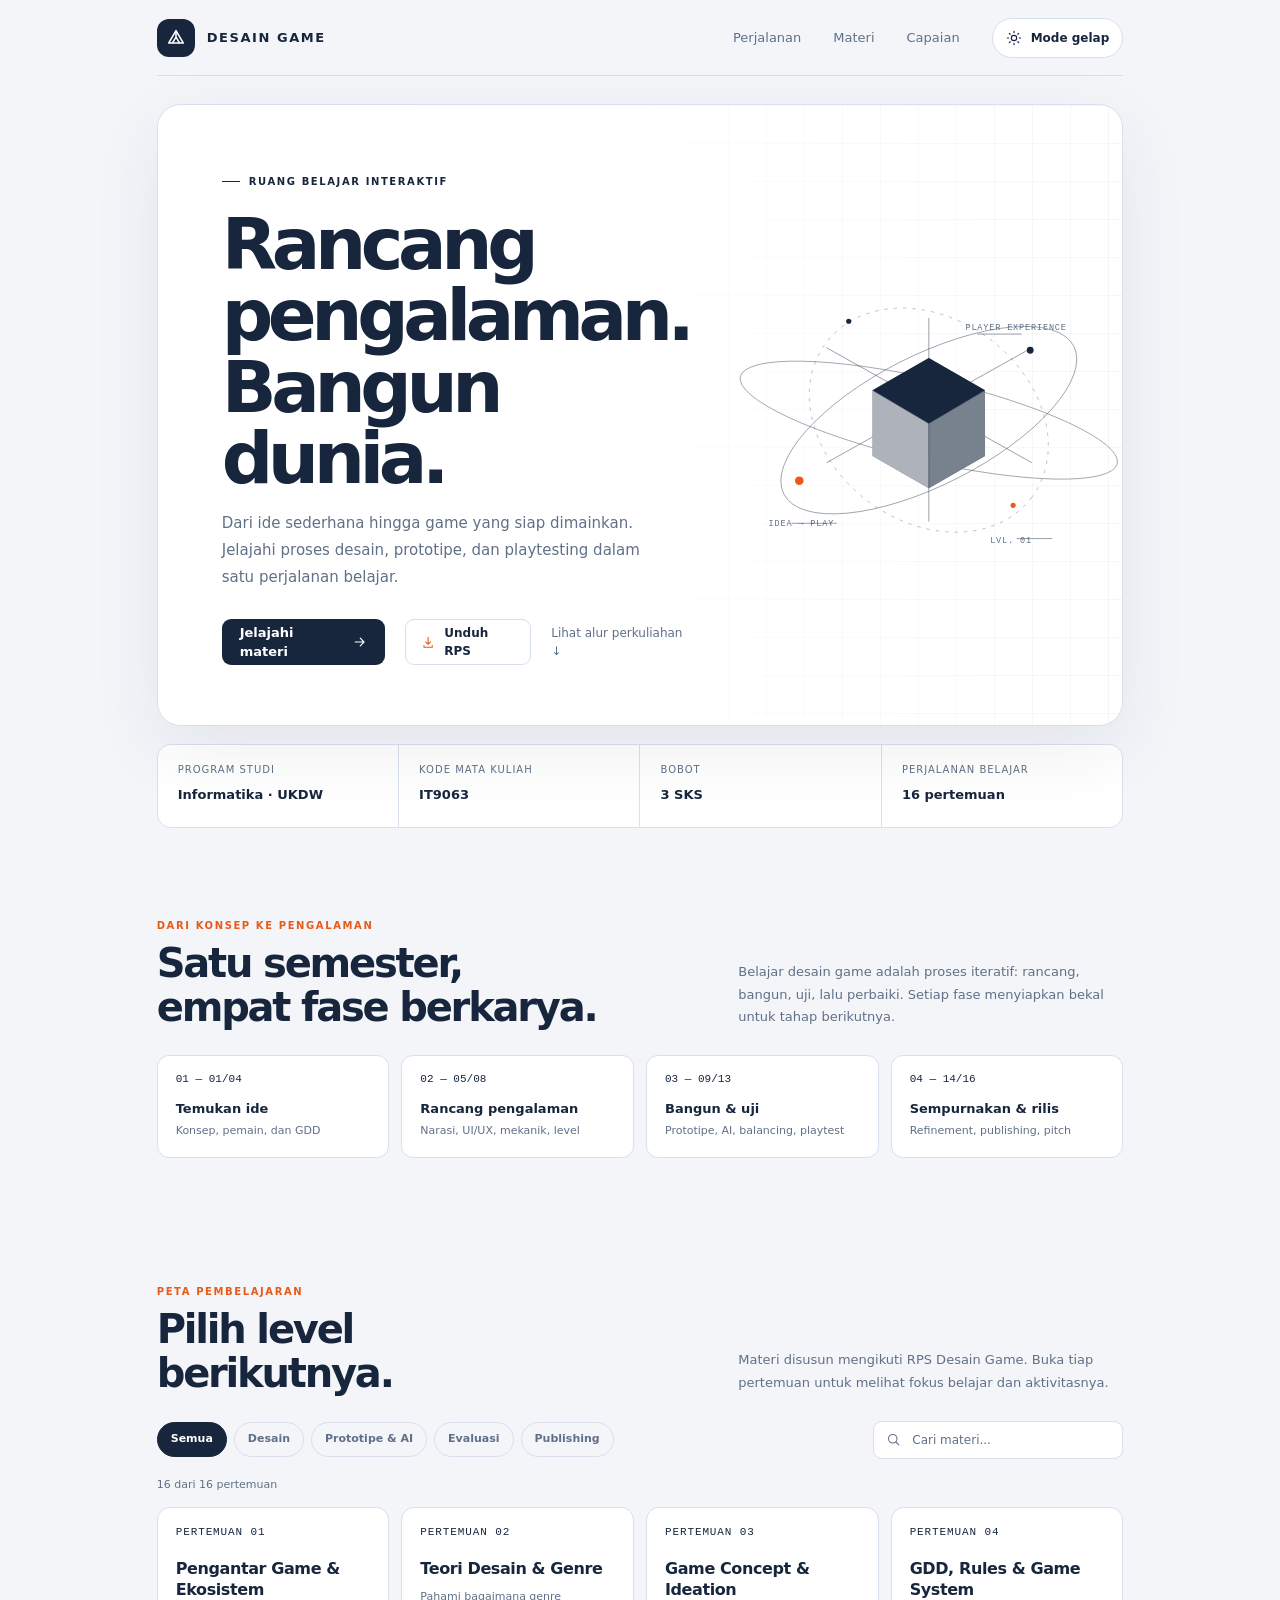
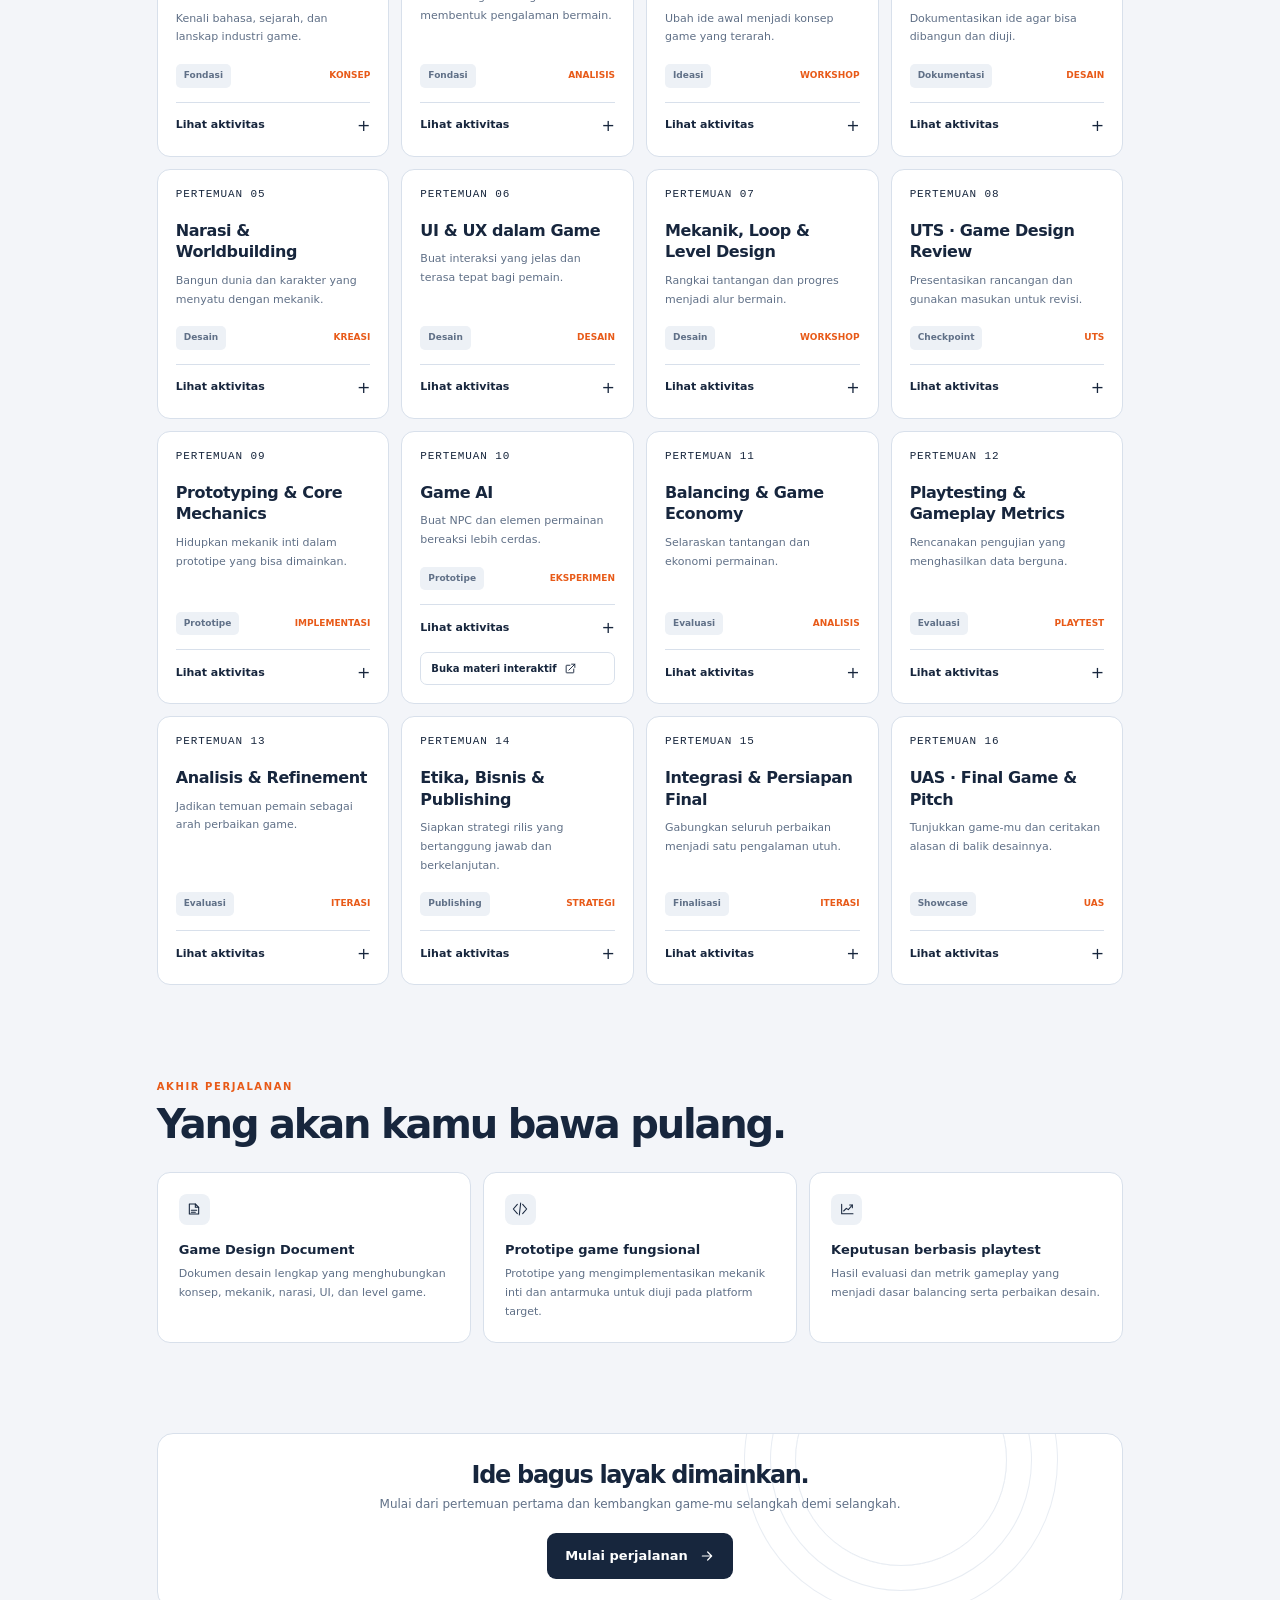
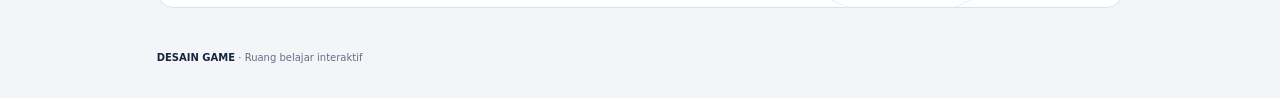
==== index.html @ 8444f42c "udapte web upadte web konten" ====
<!doctype html>
<html lang="id" data-theme="dark">
<head>
  <meta charset="utf-8">
  <meta name="viewport" content="width=device-width, initial-scale=1">
  <meta name="theme-color" content="#111512">
  <meta name="description" content="Ruang belajar interaktif mata kuliah Desain Game — jelajahi 16 pertemuan dari ide pertama hingga game final.">
  <title>Desain Game — Ruang Belajar Interaktif</title>
  <script>
    const systemThemePreference = window.matchMedia("(prefers-color-scheme: light)");
    document.documentElement.dataset.theme = systemThemePreference.matches ? "light" : "dark";
  </script>
  <style>
    :root {
      color-scheme: dark;
      --bg: #0d1319;
      --surface: #141d27;
      --surface-raised: #18232f;
      --surface-soft: #1d2a37;
      --text: #e8edf5;
      --muted: #8da0b5;
      --line: #263545;
      --accent: #f4773b;
      --accent-ink: #111821;
      --orange: #ff8043;
      --hero-grid: rgba(129, 158, 190, .07);
      --shadow: 0 24px 70px rgba(0, 0, 0, .28);
    }

    html[data-theme="light"] {
      color-scheme: light;
      --bg: #f3f5f9;
      --surface: #ffffff;
      --surface-raised: #f8fafd;
      --surface-soft: #edf1f6;
      --text: #17263d;
      --muted: #607087;
      --line: #d8e0eb;
      --accent: #17263d;
      --accent-ink: #ffffff;
      --orange: #e85a18;
      --hero-grid: rgba(39, 67, 102, .07);
      --shadow: 0 24px 70px rgba(35, 54, 79, .08);
    }

    * { box-sizing: border-box; }

    html { scroll-behavior: smooth; }

    body {
      margin: 0;
      min-width: 320px;
      background: var(--bg);
      color: var(--text);
      font-family: Inter, ui-sans-serif, system-ui, -apple-system, BlinkMacSystemFont, "Segoe UI", sans-serif;
      line-height: 1.5;
      transition: background-color .25s ease, color .25s ease;
    }

    button, input { font: inherit; }
    button, a { -webkit-tap-highlight-color: transparent; }
    a { color: inherit; text-decoration: none; }
    button { color: inherit; }

    .shell {
      width: min(1512px, calc(100% - 252px - clamp(36px, 4.8vw, 76px)));
      margin-inline: auto;
    }

    .topbar {
      height: 76px;
      display: flex;
      align-items: center;
      justify-content: space-between;
      border-bottom: 1px solid var(--line);
    }

    .brand { display: flex; align-items: center; gap: 12px; }
    .brand-mark {
      width: 38px;
      height: 38px;
      display: grid;
      place-items: center;
      border-radius: 12px;
      color: var(--accent-ink);
      background: var(--accent);
    }

    .brand-mark svg { width: 22px; height: 22px; }
    .brand-name { font-size: 13px; font-weight: 780; letter-spacing: .12em; }
    .brand-name span { color: var(--muted); font-weight: 500; }
    .nav { display: flex; align-items: center; gap: 32px; }
    .nav a { color: var(--muted); font-size: 13px; transition: color .2s ease; }
    .nav a:hover, .nav a:focus-visible { color: var(--text); }

    .theme-toggle {
      min-height: 40px;
      display: inline-flex;
      align-items: center;
      gap: 9px;
      padding: 0 13px;
      border: 1px solid var(--line);
      border-radius: 999px;
      background: var(--surface);
      cursor: pointer;
      font-size: 12px;
      font-weight: 650;
      transition: border-color .2s ease, background .2s ease;
    }

    .theme-toggle:hover { border-color: var(--accent); }
    .theme-toggle svg { width: 16px; height: 16px; }
    .theme-toggle .sun-icon { display: none; }
    html[data-theme="light"] .theme-toggle .sun-icon { display: block; }
    html[data-theme="light"] .theme-toggle .moon-icon { display: none; }

    .hero {
      position: relative;
      isolation: isolate;
      min-height: 426px;
      margin-top: 28px;
      padding: 60px 64px;
      display: grid;
      grid-template-columns: 1.1fr .9fr;
      align-items: center;
      overflow: hidden;
      border: 1px solid var(--line);
      border-radius: 24px;
      background-color: var(--surface);
      background-image: linear-gradient(var(--hero-grid) 1px, transparent 1px), linear-gradient(90deg, var(--hero-grid) 1px, transparent 1px);
      background-size: 38px 38px;
      box-shadow: var(--shadow);
    }

    .hero::before {
      position: absolute;
      z-index: -1;
      inset: 0;
      content: "";
      background: linear-gradient(90deg, var(--surface) 2%, color-mix(in srgb, var(--surface) 94%, transparent) 43%, color-mix(in srgb, var(--surface) 35%, transparent) 100%);
    }

    .hero-copy { position: relative; z-index: 1; max-width: 570px; }
    .eyebrow {
      display: inline-flex;
      align-items: center;
      gap: 9px;
      color: var(--accent);
      font-size: 10px;
      font-weight: 760;
      letter-spacing: .16em;
      text-transform: uppercase;
    }

    .eyebrow::before { width: 18px; height: 1px; content: ""; background: currentColor; }

    h1 {
      margin: 20px 0 16px;
      font-size: clamp(42px, 6vw, 72px);
      font-weight: 720;
      letter-spacing: -.075em;
      line-height: .99;
    }

    h1 em { color: var(--accent); font-style: normal; }
    .hero-description { max-width: 455px; margin: 0; color: var(--muted); font-size: 15px; line-height: 1.8; }
    .hero-actions { display: flex; align-items: center; gap: 20px; margin-top: 28px; }

    .primary-link {
      min-height: 46px;
      display: inline-flex;
      align-items: center;
      gap: 11px;
      padding: 0 18px;
      border-radius: 9px;
      background: var(--accent);
      color: var(--accent-ink);
      font-size: 13px;
      font-weight: 760;
      transition: transform .2s ease, filter .2s ease;
    }

    .primary-link:hover { transform: translateY(-2px); filter: brightness(1.05); }
    .primary-link svg { width: 16px; height: 16px; }
    .subtle-link { color: var(--muted); font-size: 12px; }
    .subtle-link:hover { color: var(--text); }
    .download-link {
      min-height: 46px;
      display: inline-flex;
      align-items: center;
      gap: 9px;
      padding: 0 15px;
      border: 1px solid var(--line);
      border-radius: 9px;
      background: var(--surface);
      color: var(--text);
      font-size: 12px;
      font-weight: 680;
      transition: border-color .2s ease, transform .2s ease;
    }

    .download-link:hover { transform: translateY(-2px); border-color: var(--accent); }
    .download-link svg { width: 15px; height: 15px; color: var(--orange); }

    .hero-art {
      position: absolute;
      inset: 0 0 0 auto;
      width: 53%;
      height: 100%;
      pointer-events: none;
    }

    .hero-art svg { width: 100%; height: 100%; overflow: visible; }
    .art-orbit { fill: none; stroke: var(--accent); stroke-width: 1; opacity: .43; }
    .art-orbit-dim { fill: none; stroke: var(--muted); stroke-width: 1; stroke-dasharray: 4 7; opacity: .46; }
    .art-cube { fill: var(--accent); }
    .art-cube-dark { fill: color-mix(in srgb, var(--accent) 58%, var(--surface)); }
    .art-cube-side { fill: color-mix(in srgb, var(--accent) 35%, var(--surface)); }
    .art-line { fill: none; stroke: var(--text); stroke-width: 1; opacity: .5; }
    .art-label { fill: var(--muted); font: 10px ui-monospace, SFMono-Regular, Consolas, monospace; letter-spacing: 1px; }
    .art-dot { fill: var(--orange); }

    .course-meta {
      display: grid;
      grid-template-columns: repeat(4, 1fr);
      gap: 1px;
      margin-top: 18px;
      overflow: hidden;
      border: 1px solid var(--line);
      border-radius: 14px;
      background: var(--line);
    }

    .meta-item { min-height: 82px; padding: 17px 20px; background: var(--surface); }
    .meta-label { display: block; margin-bottom: 5px; color: var(--muted); font-size: 10px; letter-spacing: .1em; text-transform: uppercase; }
    .meta-value { font-size: 13px; font-weight: 650; }

    .section { padding-top: 90px; }
    .section-heading { display: flex; align-items: end; justify-content: space-between; gap: 24px; margin-bottom: 26px; }
    .section-kicker { margin-bottom: 8px; color: var(--orange); font-size: 10px; font-weight: 750; letter-spacing: .16em; text-transform: uppercase; }
    h2 { margin: 0; font-size: clamp(28px, 4vw, 40px); font-weight: 690; letter-spacing: -.055em; line-height: 1.1; }
    .section-intro { max-width: 385px; margin: 0; color: var(--muted); font-size: 13px; line-height: 1.75; }

    .journey {
      display: grid;
      grid-template-columns: repeat(4, 1fr);
      gap: 12px;
      margin-bottom: 36px;
    }

    .journey-step {
      position: relative;
      min-height: 100px;
      padding: 17px 18px;
      border: 1px solid var(--line);
      border-radius: 12px;
      background: var(--surface);
    }

    .journey-number { display: block; margin-bottom: 11px; color: var(--accent); font: 11px ui-monospace, SFMono-Regular, Consolas, monospace; }
    .journey-title { font-size: 13px; font-weight: 690; }
    .journey-note { display: block; margin-top: 3px; color: var(--muted); font-size: 11px; }

    .toolbar { display: flex; align-items: center; justify-content: space-between; gap: 16px; margin-bottom: 18px; }
    .filters { display: flex; flex-wrap: wrap; gap: 7px; }

    .filter-button {
      min-height: 35px;
      padding: 0 13px;
      border: 1px solid var(--line);
      border-radius: 999px;
      background: transparent;
      color: var(--muted);
      cursor: pointer;
      font-size: 11px;
      font-weight: 620;
      transition: color .2s ease, background .2s ease, border-color .2s ease;
    }

    .filter-button:hover, .filter-button[aria-pressed="true"] { border-color: var(--accent); background: var(--accent); color: var(--accent-ink); }

    .search-wrap {
      width: min(250px, 100%);
      min-height: 38px;
      display: flex;
      align-items: center;
      gap: 9px;
      padding: 0 12px;
      border: 1px solid var(--line);
      border-radius: 9px;
      background: var(--surface);
    }

    .search-wrap svg { width: 15px; height: 15px; flex: 0 0 auto; color: var(--muted); }
    .search-wrap input { width: 100%; border: 0; outline: 0; background: transparent; color: var(--text); font-size: 12px; }
    .search-wrap input::placeholder { color: var(--muted); }
    .result-count { min-height: 18px; margin: 0 0 12px; color: var(--muted); font-size: 11px; }

    .sessions-grid { display: grid; grid-template-columns: repeat(4, minmax(0, 1fr)); gap: 12px; }

    .session-card {
      position: relative;
      min-height: 246px;
      display: flex;
      flex-direction: column;
      padding: 18px;
      overflow: hidden;
      border: 1px solid var(--line);
      border-radius: 13px;
      background: var(--surface);
      transition: border-color .2s ease, transform .2s ease, background .2s ease;
    }

    .session-card:hover { transform: translateY(-3px); border-color: color-mix(in srgb, var(--accent) 58%, var(--line)); }
    .session-card[hidden] { display: none; }
    .card-top { display: flex; align-items: center; justify-content: space-between; gap: 8px; margin-bottom: 20px; }
    .session-number { color: var(--accent); font: 11px ui-monospace, SFMono-Regular, Consolas, monospace; letter-spacing: .08em; }

    .session-card h3 { margin: 0 0 9px; font-size: 16px; font-weight: 670; letter-spacing: -.025em; line-height: 1.35; }
    .session-summary { margin: 0 0 17px; color: var(--muted); font-size: 11px; line-height: 1.7; }
    .card-footer { display: flex; align-items: center; justify-content: space-between; gap: 8px; margin-top: auto; }
    .session-tag { padding: 5px 8px; border-radius: 5px; background: var(--surface-soft); color: var(--muted); font-size: 9px; font-weight: 650; }
    .session-kind { color: var(--orange); font-size: 9px; font-weight: 700; }

    .session-card details { margin-top: 14px; padding-top: 11px; border-top: 1px solid var(--line); }
    .session-card summary { display: flex; align-items: center; justify-content: space-between; color: var(--text); cursor: pointer; font-size: 11px; font-weight: 650; list-style: none; }
    .session-card summary::-webkit-details-marker { display: none; }
    .session-card summary::after { content: "+"; color: var(--accent); font-size: 16px; font-weight: 400; }
    .session-card details[open] summary::after { content: "−"; }
    .session-detail { padding-top: 12px; color: var(--muted); font-size: 10px; line-height: 1.7; }
    .session-detail p { margin: 0 0 8px; }
    .session-detail strong { color: var(--text); font-weight: 650; }
    .module-link {
      display: inline-flex;
      align-items: center;
      gap: 7px;
      margin-top: 12px;
      padding: 8px 10px;
      border: 1px solid var(--line);
      border-radius: 7px;
      color: var(--accent);
      font-size: 10px;
      font-weight: 700;
      transition: border-color .2s ease, background .2s ease;
    }

    .module-link:hover { border-color: var(--accent); background: var(--surface-soft); }
    .module-link svg { width: 13px; height: 13px; }
    .empty-state { display: none; grid-column: 1 / -1; padding: 38px 20px; border: 1px dashed var(--line); border-radius: 13px; color: var(--muted); text-align: center; font-size: 13px; }
    .empty-state.is-visible { display: block; }

    .outcomes { padding-top: 94px; }
    .outcome-grid { display: grid; grid-template-columns: repeat(3, 1fr); gap: 12px; margin-top: 24px; }
    .outcome-card { min-height: 145px; padding: 21px; border: 1px solid var(--line); border-radius: 13px; background: var(--surface); }
    .outcome-icon { width: 31px; height: 31px; display: grid; place-items: center; margin-bottom: 15px; border-radius: 8px; background: var(--surface-soft); color: var(--accent); }
    .outcome-icon svg { width: 16px; height: 16px; }
    .outcome-card h3 { margin: 0 0 6px; font-size: 13px; }
    .outcome-card p { margin: 0; color: var(--muted); font-size: 11px; line-height: 1.7; }

    .closing {
      position: relative;
      display: flex;
      align-items: center;
      justify-content: center;
      flex-direction: column;
      gap: 20px;
      margin: 90px auto 42px;
      padding: 28px 32px;
      overflow: hidden;
      border: 1px solid var(--line);
      border-radius: 16px;
      background: var(--surface);
      text-align: center;
    }

    .closing::after { position: absolute; top: -80px; right: 12%; width: 210px; height: 210px; border: 1px solid var(--line); border-radius: 50%; content: ""; box-shadow: 0 0 0 24px var(--surface), 0 0 0 25px var(--line), 0 0 0 50px var(--surface), 0 0 0 51px var(--line); opacity: .6; }
    .closing h2 { position: relative; z-index: 1; font-size: 24px; }
    .closing p { position: relative; z-index: 1; margin: 6px 0 0; color: var(--muted); font-size: 12px; }
    .closing .primary-link { position: relative; z-index: 1; flex: 0 0 auto; }

    footer { display: flex; justify-content: space-between; gap: 20px; padding: 0 0 28px; color: var(--muted); font-size: 10px; }
    footer strong { color: var(--text); font-weight: 650; }

    :focus-visible { outline: 2px solid var(--orange); outline-offset: 3px; }

    @media (max-width: 900px) {
      .hero { min-height: 400px; padding: 48px; }
      .hero-art { width: 60%; opacity: .8; }
      .sessions-grid { grid-template-columns: repeat(3, minmax(0, 1fr)); }
      .nav { gap: 18px; }
    }

    @media (max-width: 1190px) {
      .shell { width: calc(100% - 112px); }
    }

    @media (max-width: 680px) {
      .shell { width: calc(100% - 24px); }
      .topbar { height: 66px; }
      .brand-name { font-size: 11px; }
      .brand-mark { width: 34px; height: 34px; }
      .nav { gap: 10px; }
      .nav a { display: none; }
      .theme-toggle { min-height: 37px; padding: 0 11px; }
      .theme-toggle span { display: none; }
      .hero { min-height: 460px; grid-template-columns: 1fr; margin-top: 16px; padding: 34px 26px; align-items: start; }
      .hero-copy { padding-top: 8px; }
      h1 { max-width: 360px; font-size: clamp(44px, 12vw, 61px); }
      .hero-description { max-width: 370px; font-size: 13px; }
      .hero-art { inset: auto -12% -3% auto; width: 100%; height: 52%; opacity: .65; }
      .hero::before { background: linear-gradient(180deg, var(--surface) 4%, color-mix(in srgb, var(--surface) 94%, transparent) 45%, color-mix(in srgb, var(--surface) 38%, transparent) 100%); }
      .course-meta { grid-template-columns: repeat(2, 1fr); }
      .meta-item { min-height: 71px; padding: 14px; }
      .meta-value { font-size: 12px; }
      .section { padding-top: 68px; }
      .section-heading { display: block; }
      .section-intro { margin-top: 13px; }
      .journey { grid-template-columns: repeat(2, 1fr); gap: 8px; }
      .journey-step { min-height: 91px; padding: 13px; }
      .toolbar { align-items: stretch; flex-direction: column-reverse; }
      .search-wrap { width: 100%; }
      .filters { gap: 6px; }
      .filter-button { padding-inline: 10px; font-size: 10px; }
      .sessions-grid { grid-template-columns: repeat(2, minmax(0, 1fr)); gap: 8px; }
      .session-card { min-height: 242px; padding: 14px; }
      .card-top { align-items: flex-start; flex-direction: column; gap: 4px; margin-bottom: 16px; }
      .session-card h3 { font-size: 14px; }
      .session-summary { font-size: 10px; }
      .card-footer { align-items: flex-start; flex-direction: column; }
      .outcomes { padding-top: 68px; }
      .outcome-grid { grid-template-columns: 1fr; gap: 8px; }
      .outcome-card { min-height: auto; }
      .closing { margin-top: 68px; padding: 23px; }
      .closing::after { right: -14%; }
      .closing h2 { font-size: 21px; }
      footer { flex-direction: column; gap: 6px; }
    }

    @media (max-width: 380px) {
      .sessions-grid { grid-template-columns: 1fr; }
      .session-card { min-height: 0; }
      .card-top, .card-footer { align-items: center; flex-direction: row; }
    }

    @media (prefers-reduced-motion: reduce) {
      *, *::before, *::after { scroll-behavior: auto !important; transition-duration: .01ms !important; animation-duration: .01ms !important; }
    }
  </style>
</head>
<body>
  <header class="shell topbar">
    <a class="brand" href="#" aria-label="Desain Game, ke halaman utama">
      <span class="brand-mark" aria-hidden="true">
        <svg viewBox="0 0 24 24" fill="none">
          <path d="M4 17.5 12 4l8 13.5H4Z" stroke="currentColor" stroke-width="1.7" stroke-linejoin="round"/>
          <path d="M8 17.5 12 11l4 6.5M12 4v7" stroke="currentColor" stroke-width="1.7" stroke-linejoin="round"/>
        </svg>
      </span>
      <span class="brand-name">DESAIN GAME</span>
    </a>
    <nav class="nav" aria-label="Navigasi utama">
      <a href="#perjalanan">Perjalanan</a>
      <a href="#materi">Materi</a>
      <a href="#capaian">Capaian</a>
      <button class="theme-toggle" id="theme-toggle" type="button" aria-label="Ganti ke tema terang" aria-pressed="false">
        <svg class="moon-icon" viewBox="0 0 24 24" fill="none" aria-hidden="true"><path d="M20.2 15.1A8.3 8.3 0 0 1 8.9 3.8 8.5 8.5 0 1 0 20.2 15.1Z" stroke="currentColor" stroke-width="1.7" stroke-linecap="round" stroke-linejoin="round"/></svg>
        <svg class="sun-icon" viewBox="0 0 24 24" fill="none" aria-hidden="true"><circle cx="12" cy="12" r="4" stroke="currentColor" stroke-width="1.7"/><path d="M12 2v2m0 16v2M4.93 4.93l1.42 1.42m11.3 11.3 1.42 1.42M2 12h2m16 0h2M4.93 19.07l1.42-1.42m11.3-11.3 1.42-1.42" stroke="currentColor" stroke-width="1.7" stroke-linecap="round"/></svg>
        <span>Mode terang</span>
      </button>
    </nav>
  </header>

  <main>
    <section class="shell hero" aria-labelledby="hero-title">
      <div class="hero-copy">
        <div class="eyebrow">Ruang belajar interaktif</div>
        <h1 id="hero-title">Rancang<br>pengalaman.<br><em>Bangun dunia.</em></h1>
        <p class="hero-description">Dari ide sederhana hingga game yang siap dimainkan. Jelajahi proses desain, prototipe, dan playtesting dalam satu perjalanan belajar.</p>
        <div class="hero-actions">
          <a class="primary-link" href="#materi">Jelajahi materi
            <svg viewBox="0 0 24 24" fill="none" aria-hidden="true"><path d="M5 12h14m-6-6 6 6-6 6" stroke="currentColor" stroke-width="1.8" stroke-linecap="round" stroke-linejoin="round"/></svg>
          </a>
          <a class="download-link" href="RPSDesGa.pdf" download="RPSDesGa.pdf">
            <svg viewBox="0 0 24 24" fill="none" aria-hidden="true"><path d="M12 3v12m0 0 4-4m-4 4-4-4M5 17v3h14v-3" stroke="currentColor" stroke-width="1.8" stroke-linecap="round" stroke-linejoin="round"/></svg>
            Unduh RPS
          </a>
          <a class="subtle-link" href="#perjalanan">Lihat alur perkuliahan ↓</a>
        </div>
      </div>
      <div class="hero-art" aria-hidden="true">
        <svg viewBox="0 0 600 430" preserveAspectRatio="xMidYMid meet">
          <ellipse class="art-orbit" cx="373" cy="221" rx="191" ry="76" transform="rotate(-27 373 221)"/>
          <ellipse class="art-orbit-dim" cx="373" cy="221" rx="151" ry="119" transform="rotate(37 373 221)"/>
          <ellipse class="art-orbit" cx="373" cy="221" rx="227" ry="48" transform="rotate(13 373 221)" opacity=".5"/>
          <path class="art-line" d="M373 101v239m-120-69 241-135m-241 0 241 135"/>
          <path class="art-cube-dark" d="m373 148 66 38v77l-66 38-66-38v-77l66-38Z"/>
          <path class="art-cube" d="m373 148 66 38-66 39-66-39 66-38Z"/>
          <path class="art-cube-side" d="m307 186 66 39v76l-66-38v-77Z"/>
          <path class="art-cube-dark" d="m439 186-66 39v76l66-38v-77Z"/>
          <path class="art-line" d="m307 186 66 39 66-39m-66 39v76"/>
          <circle class="art-dot" cx="221" cy="292" r="5"/>
          <circle cx="492" cy="139" r="4" fill="var(--accent)"/>
          <circle cx="472" cy="321" r="3" fill="var(--orange)"/>
          <circle cx="279" cy="105" r="3" fill="var(--accent)"/>
          <text class="art-label" x="416" y="115">PLAYER EXPERIENCE</text>
          <text class="art-label" x="185" y="345">IDEA → PLAY</text>
          <text class="art-label" x="445" y="365">LVL. 01</text>
          <path class="art-line" d="M430 120h52m-270 222h53m211 18h42"/>
        </svg>
      </div>
    </section>

    <section class="shell course-meta" aria-label="Informasi mata kuliah">
      <div class="meta-item"><span class="meta-label">Program studi</span><span class="meta-value">Informatika · UKDW</span></div>
      <div class="meta-item"><span class="meta-label">Kode mata kuliah</span><span class="meta-value">IT9063</span></div>
      <div class="meta-item"><span class="meta-label">Bobot</span><span class="meta-value">3 SKS</span></div>
      <div class="meta-item"><span class="meta-label">Perjalanan belajar</span><span class="meta-value">16 pertemuan</span></div>
    </section>

    <section class="shell section" id="perjalanan" aria-labelledby="journey-title">
      <div class="section-heading">
        <div><div class="section-kicker">Dari konsep ke pengalaman</div><h2 id="journey-title">Satu semester,<br>empat fase berkarya.</h2></div>
        <p class="section-intro">Belajar desain game adalah proses iteratif: rancang, bangun, uji, lalu perbaiki. Setiap fase menyiapkan bekal untuk tahap berikutnya.</p>
      </div>
      <div class="journey">
        <article class="journey-step"><span class="journey-number">01 — 01/04</span><span class="journey-title">Temukan ide</span><span class="journey-note">Konsep, pemain, dan GDD</span></article>
        <article class="journey-step"><span class="journey-number">02 — 05/08</span><span class="journey-title">Rancang pengalaman</span><span class="journey-note">Narasi, UI/UX, mekanik, level</span></article>
        <article class="journey-step"><span class="journey-number">03 — 09/13</span><span class="journey-title">Bangun & uji</span><span class="journey-note">Prototipe, AI, balancing, playtest</span></article>
        <article class="journey-step"><span class="journey-number">04 — 14/16</span><span class="journey-title">Sempurnakan & rilis</span><span class="journey-note">Refinement, publishing, pitch</span></article>
      </div>
    </section>

    <section class="shell section" id="materi" aria-labelledby="sessions-title">
      <div class="section-heading">
        <div><div class="section-kicker">Peta pembelajaran</div><h2 id="sessions-title">Pilih level<br>berikutnya.</h2></div>
        <p class="section-intro">Materi disusun mengikuti RPS Desain Game. Buka tiap pertemuan untuk melihat fokus belajar dan aktivitasnya.</p>
      </div>
      <div class="toolbar">
        <div class="filters" role="group" aria-label="Filter materi">
          <button class="filter-button" type="button" data-filter="all" aria-pressed="true">Semua</button>
          <button class="filter-button" type="button" data-filter="design" aria-pressed="false">Desain</button>
          <button class="filter-button" type="button" data-filter="build" aria-pressed="false">Prototipe & AI</button>
          <button class="filter-button" type="button" data-filter="test" aria-pressed="false">Evaluasi</button>
          <button class="filter-button" type="button" data-filter="publish" aria-pressed="false">Publishing</button>
        </div>
        <label class="search-wrap">
          <svg viewBox="0 0 24 24" fill="none" aria-hidden="true"><circle cx="10.8" cy="10.8" r="6.8" stroke="currentColor" stroke-width="1.7"/><path d="m16 16 4.5 4.5" stroke="currentColor" stroke-width="1.7" stroke-linecap="round"/></svg>
          <input id="session-search" type="search" placeholder="Cari materi..." autocomplete="off" aria-label="Cari materi pertemuan">
        </label>
      </div>
      <p class="result-count" id="result-count" aria-live="polite"></p>
      <div class="sessions-grid" id="sessions-grid" aria-live="polite"></div>
    </section>

    <section class="shell outcomes" id="capaian" aria-labelledby="outcomes-title">
      <div class="section-heading">
        <div><div class="section-kicker">Akhir perjalanan</div><h2 id="outcomes-title">Yang akan kamu bawa pulang.</h2></div>
      </div>
      <div class="outcome-grid">
        <article class="outcome-card">
          <span class="outcome-icon" aria-hidden="true"><svg viewBox="0 0 24 24" fill="none"><path d="M5 4.5h9l5 5v10H5v-15Z" stroke="currentColor" stroke-width="1.6" stroke-linejoin="round"/><path d="M14 4.5v5h5M8 14h8m-8 3h6" stroke="currentColor" stroke-width="1.6" stroke-linecap="round"/></svg></span>
          <h3>Game Design Document</h3><p>Dokumen desain lengkap yang menghubungkan konsep, mekanik, narasi, UI, dan level game.</p>
        </article>
        <article class="outcome-card">
          <span class="outcome-icon" aria-hidden="true"><svg viewBox="0 0 24 24" fill="none"><path d="m8 5-6 7 6 7m8-14 6 7-6 7m-3-16-2 18" stroke="currentColor" stroke-width="1.6" stroke-linecap="round" stroke-linejoin="round"/></svg></span>
          <h3>Prototipe game fungsional</h3><p>Prototipe yang mengimplementasikan mekanik inti dan antarmuka untuk diuji pada platform target.</p>
        </article>
        <article class="outcome-card">
          <span class="outcome-icon" aria-hidden="true"><svg viewBox="0 0 24 24" fill="none"><path d="M4 19V5m0 14h17M7 15l4-4 3 2 6-7" stroke="currentColor" stroke-width="1.6" stroke-linecap="round" stroke-linejoin="round"/><path d="M16 6h4v4" stroke="currentColor" stroke-width="1.6" stroke-linecap="round" stroke-linejoin="round"/></svg></span>
          <h3>Keputusan berbasis playtest</h3><p>Hasil evaluasi dan metrik gameplay yang menjadi dasar balancing serta perbaikan desain.</p>
        </article>
      </div>
    </section>

    <section class="shell closing" aria-label="Mulai belajar">
      <div><h2>Ide bagus layak dimainkan.</h2><p>Mulai dari pertemuan pertama dan kembangkan game-mu selangkah demi selangkah.</p></div>
      <a class="primary-link" href="#materi">Mulai perjalanan
        <svg viewBox="0 0 24 24" fill="none" aria-hidden="true"><path d="M5 12h14m-6-6 6 6-6 6" stroke="currentColor" stroke-width="1.8" stroke-linecap="round" stroke-linejoin="round"/></svg>
      </a>
    </section>
  </main>

  <footer class="shell">
    <span><strong>DESAIN GAME</strong> · Ruang belajar interaktif</span>
  </footer>

  <script>
    const sessions = [
      { no: 1, date: "03 Sep 2026", title: "Pengantar Game & Ekosistem", topic: "Pengantar game, sejarah video game, dan ekosistem industri game.", phase: "design", tag: "Fondasi", type: "KONSEP", summary: "Kenali bahasa, sejarah, dan lanskap industri game.", focus: "Mengidentifikasi karakteristik game, genre, target pemain, dan komponen utama desain game.", activity: "Analisis game referensi dan diskusi untuk menentukan game yang akan dianalisis.", output: "Game concept & identifikasi game." },
      { no: 2, date: "10 Sep 2026", title: "Teori Desain & Genre", topic: "Teori desain game, genre, dan pengalaman pemain.", phase: "design", tag: "Fondasi", type: "ANALISIS", summary: "Pahami bagaimana genre membentuk pengalaman bermain.", focus: "Menganalisis genre dan pengalaman pemain sebagai dasar pengembangan konsep game.", activity: "Studi kasus genre game dan diskusi player experience.", output: "Analisis genre dan pengalaman pemain." },
      { no: 3, date: "17 Sep 2026", title: "Game Concept & Ideation", topic: "Tema, premise, target player, dan gameplay concept.", phase: "design", tag: "Ideasi", type: "WORKSHOP", summary: "Ubah ide awal menjadi konsep game yang terarah.", focus: "Merumuskan tema, premise, target player, genre, core mechanics, dan gameplay concept.", activity: "Ideation workshop dan penyusunan brief konsep game.", output: "Game Concept Brief." },
      { no: 4, date: "24 Sep 2026", title: "GDD, Rules & Game System", topic: "Game Design Document, rules, dan sistem permainan.", phase: "design", tag: "Dokumentasi", type: "DESAIN", summary: "Dokumentasikan ide agar bisa dibangun dan diuji.", focus: "Menyusun GDD yang mendeskripsikan konsep, rules, mechanics, requirements, dan sistem permainan.", activity: "Analisis contoh GDD dan penyusunan GDD proyek.", output: "Game Design Document." },
      { no: 5, date: "01 Okt 2026", title: "Narasi & Worldbuilding", topic: "Narrative, character design, worldbuilding, dan progression system.", phase: "design", tag: "Desain", type: "KREASI", summary: "Bangun dunia dan karakter yang menyatu dengan mekanik.", focus: "Merancang narasi, karakter, worldbuilding, dan progression yang konsisten dengan konsep game.", activity: "Studi kasus dan pengembangan narrative, character, serta worldbuilding proyek.", output: "Rancangan narasi dan dunia game." },
      { no: 6, date: "08 Okt 2026", title: "UI & UX dalam Game", topic: "Antarmuka, HUD, menu, interaction flow, dan feedback.", phase: "design", tag: "Desain", type: "DESAIN", summary: "Buat interaksi yang jelas dan terasa tepat bagi pemain.", focus: "Merancang antarmuka, HUD, menu, interaction flow, dan feedback sesuai target pemain.", activity: "Analisis UI game, wireframing, dan perancangan UI flow proyek.", output: "Wireframe dan UI flow." },
      { no: 7, date: "15 Okt 2026", title: "Mekanik, Loop & Level Design", topic: "Core mechanics, gameplay loop, level design, challenge flow, dan progression.", phase: "design", tag: "Desain", type: "WORKSHOP", summary: "Rangkai tantangan dan progres menjadi alur bermain.", focus: "Merancang core mechanics, gameplay loop, struktur level, challenge flow, dan progression secara terintegrasi.", activity: "Workshop level dan gameplay loop; finalisasi GDD dan conceptual prototype.", output: "GDD final dan conceptual prototype." },
      { no: 8, date: "22 Okt 2026", title: "UTS · Game Design Review", topic: "Presentasi GDD, conceptual prototype, dan design review.", phase: "test", tag: "Checkpoint", type: "UTS", summary: "Presentasikan rancangan dan gunakan masukan untuk revisi.", focus: "Mempertahankan dan mengevaluasi rancangan game berdasarkan GDD serta memperoleh masukan.", activity: "Presentasi GDD dan prototype, tanya jawab, design review, dan refleksi.", output: "Design review & revision notes." },
      { no: 9, date: "29 Okt 2026", title: "Prototyping & Core Mechanics", topic: "Game prototyping dan implementasi mekanik inti dengan game engine.", phase: "build", tag: "Prototipe", type: "IMPLEMENTASI", summary: "Hidupkan mekanik inti dalam prototipe yang bisa dimainkan.", focus: "Mengonstruksi prototipe fungsional yang mengimplementasikan core mechanics dan UI berdasarkan GDD.", activity: "Demonstrasi prototyping, implementasi core mechanics, dan testing awal.", output: "Functional Game Prototype." },
      { no: 10, date: "05 Nov 2026", title: "Game AI", topic: "Finite state machine, behavior tree, pathfinding, dan procedural techniques.", phase: "build", tag: "Prototipe", type: "EKSPERIMEN", summary: "Buat NPC dan elemen permainan bereaksi lebih cerdas.", focus: "Memilih, mengimplementasikan, dan menguji teknik AI dasar sesuai kebutuhan gameplay.", activity: "Demonstrasi implementasi dan pengujian AI pada proyek.", output: "Implementasi Game AI.", link: "10_Game_AI_Interactive.html" },
      { no: 11, date: "12 Nov 2026", title: "Balancing & Game Economy", topic: "Game balancing, game economy, dan tuning.", phase: "test", tag: "Evaluasi", type: "ANALISIS", summary: "Selaraskan tantangan dan ekonomi permainan.", focus: "Menganalisis parameter gameplay dan menentukan strategi balancing serta tuning.", activity: "Analisis kasus, penentuan parameter, dan penyusunan balancing plan proyek.", output: "Balancing plan." },
      { no: 12, date: "19 Nov 2026", title: "Playtesting & Gameplay Metrics", topic: "Playtesting, pengumpulan data, dan metrik gameplay.", phase: "test", tag: "Evaluasi", type: "PLAYTEST", summary: "Rencanakan pengujian yang menghasilkan data berguna.", focus: "Merancang prosedur playtesting dan menentukan data serta gameplay metrics yang relevan.", activity: "Menyusun test scenario/instrument dan melaksanakan playtest awal.", output: "Skenario dan instrumen playtest." },
      { no: 13, date: "26 Nov 2026", title: "Analisis & Refinement", topic: "Analisis hasil playtesting dan evidence-based game refinement.", phase: "test", tag: "Evaluasi", type: "ITERASI", summary: "Jadikan temuan pemain sebagai arah perbaikan game.", focus: "Menganalisis minimal tiga gameplay metrics untuk mengidentifikasi isu desain dan merumuskan perbaikan.", activity: "Analisis data playtest, interpretasi metrics, dan penyusunan revision plan.", output: "Rekomendasi perbaikan berbasis bukti." },
      { no: 14, date: "03 Des 2026", title: "Etika, Bisnis & Publishing", topic: "Legalitas, etika, privasi, monetisasi, model bisnis, dan publishing game.", phase: "publish", tag: "Publishing", type: "STRATEGI", summary: "Siapkan strategi rilis yang bertanggung jawab dan berkelanjutan.", focus: "Mengevaluasi aspek legal, etika, privasi, monetisasi, dan model bisnis dalam penerbitan game.", activity: "Analisis kasus dan penyusunan strategi publishing/business proyek.", output: "Legal, Ethics, Business & Publishing Strategy." },
      { no: 15, date: "10 Des 2026", title: "Integrasi & Persiapan Final", topic: "Game refinement, integrasi, dan persiapan final project.", phase: "publish", tag: "Finalisasi", type: "ITERASI", summary: "Gabungkan seluruh perbaikan menjadi satu pengalaman utuh.", focus: "Mengintegrasikan dan memperbaiki prototype berdasarkan playtesting, balancing, UI/UX, dan validasi AI.", activity: "Refinement prototype, final integration, testing, peer evaluation, dan persiapan pitch.", output: "Prototipe final terintegrasi." },
      { no: 16, date: "17 Des 2026", title: "UAS · Final Game & Pitch", topic: "Demonstrasi produk game final dan professional pitch.", phase: "publish", tag: "Showcase", type: "UAS", summary: "Tunjukkan game-mu dan ceritakan alasan di balik desainnya.", focus: "Mendemonstrasikan produk final dan mempertanggungjawabkan desain, implementasi, evaluasi, AI, serta strategi publishing.", activity: "Demonstrasi final game dan professional pitch.", output: "Final Game Product & Professional Pitch." }
    ];

    const grid = document.getElementById("sessions-grid");
    const search = document.getElementById("session-search");
    const resultCount = document.getElementById("result-count");
    const emptyState = document.createElement("p");
    emptyState.className = "empty-state";
    emptyState.textContent = "Belum ada materi yang cocok. Coba kata kunci atau filter lain.";

    function renderSessions() {
      grid.replaceChildren();
      sessions.forEach((session) => {
        const card = document.createElement("article");
        card.className = "session-card";
        card.dataset.phase = session.phase;
        card.dataset.search = `${session.title} ${session.topic} ${session.tag} ${session.type}`.toLocaleLowerCase("id");
        card.id = `pertemuan-${String(session.no).padStart(2, "0")}`;
        card.innerHTML = `
          <div class="card-top">
            <span class="session-number">PERTEMUAN ${String(session.no).padStart(2, "0")}</span>
          </div>
          <h3>${session.title}</h3>
          <p class="session-summary">${session.summary}</p>
          <div class="card-footer"><span class="session-tag">${session.tag}</span><span class="session-kind">${session.type}</span></div>
          <details>
            <summary>Lihat aktivitas</summary>
            <div class="session-detail">
              <p><strong>Materi:</strong> ${session.topic}</p>
              <p><strong>Fokus:</strong> ${session.focus}</p>
              <p><strong>Aktivitas:</strong> ${session.activity}</p>
              <p><strong>Output:</strong> ${session.output}</p>
            </div>
          </details>
          ${session.link ? `<a class="module-link" href="${session.link}" target="_blank" rel="noopener">Buka materi interaktif
            <svg viewBox="0 0 24 24" fill="none" aria-hidden="true"><path d="M14 4h6v6m-11 5L20 4M18 13v6a1 1 0 0 1-1 1H5a1 1 0 0 1-1-1V7a1 1 0 0 1 1-1h6" stroke="currentColor" stroke-width="1.7" stroke-linecap="round" stroke-linejoin="round"/></svg>
          </a>` : ""}`;
        grid.append(card);
      });
      grid.append(emptyState);
      updateSessions();
    }

    let activeFilter = "all";
    function updateSessions() {
      const query = search.value.trim().toLocaleLowerCase("id");
      let visible = 0;
      grid.querySelectorAll(".session-card").forEach((card) => {
        const matchesFilter = activeFilter === "all" || card.dataset.phase === activeFilter;
        const matchesSearch = !query || card.dataset.search.includes(query);
        const show = matchesFilter && matchesSearch;
        card.hidden = !show;
        if (show) visible += 1;
      });
      emptyState.classList.toggle("is-visible", visible === 0);
      resultCount.textContent = `${visible} dari ${sessions.length} pertemuan`;
    }

    document.querySelectorAll(".filter-button").forEach((button) => {
      button.addEventListener("click", () => {
        activeFilter = button.dataset.filter;
        document.querySelectorAll(".filter-button").forEach((item) => item.setAttribute("aria-pressed", String(item === button)));
        updateSessions();
      });
    });
    search.addEventListener("input", updateSessions);
    renderSessions();

    const themeToggle = document.getElementById("theme-toggle");
    const root = document.documentElement;
    let lastSystemTheme = systemThemePreference.matches ? "light" : "dark";

    function updateThemeControl() {
      const isLight = root.dataset.theme === "light";
      themeToggle.setAttribute("aria-pressed", String(isLight));
      themeToggle.setAttribute("aria-label", `Ganti ke tema ${isLight ? "gelap" : "terang"}`);
      themeToggle.querySelector("span").textContent = `Mode ${isLight ? "gelap" : "terang"}`;
      document.querySelector('meta[name="theme-color"]').content = isLight ? "#f3f5f9" : "#0d1319";
    }

    function syncSystemTheme(isLight) {
      const systemTheme = isLight ? "light" : "dark";
      if (systemTheme === lastSystemTheme) return;
      lastSystemTheme = systemTheme;
      root.dataset.theme = systemTheme;
      updateThemeControl();
    }

    themeToggle.addEventListener("click", () => {
      root.dataset.theme = root.dataset.theme === "dark" ? "light" : "dark";
      updateThemeControl();
    });
    systemThemePreference.addEventListener("change", (event) => syncSystemTheme(event.matches));
    document.addEventListener("visibilitychange", () => {
      if (!document.hidden) syncSystemTheme(systemThemePreference.matches);
    });
    updateThemeControl();
  </script>
</body>
</html>
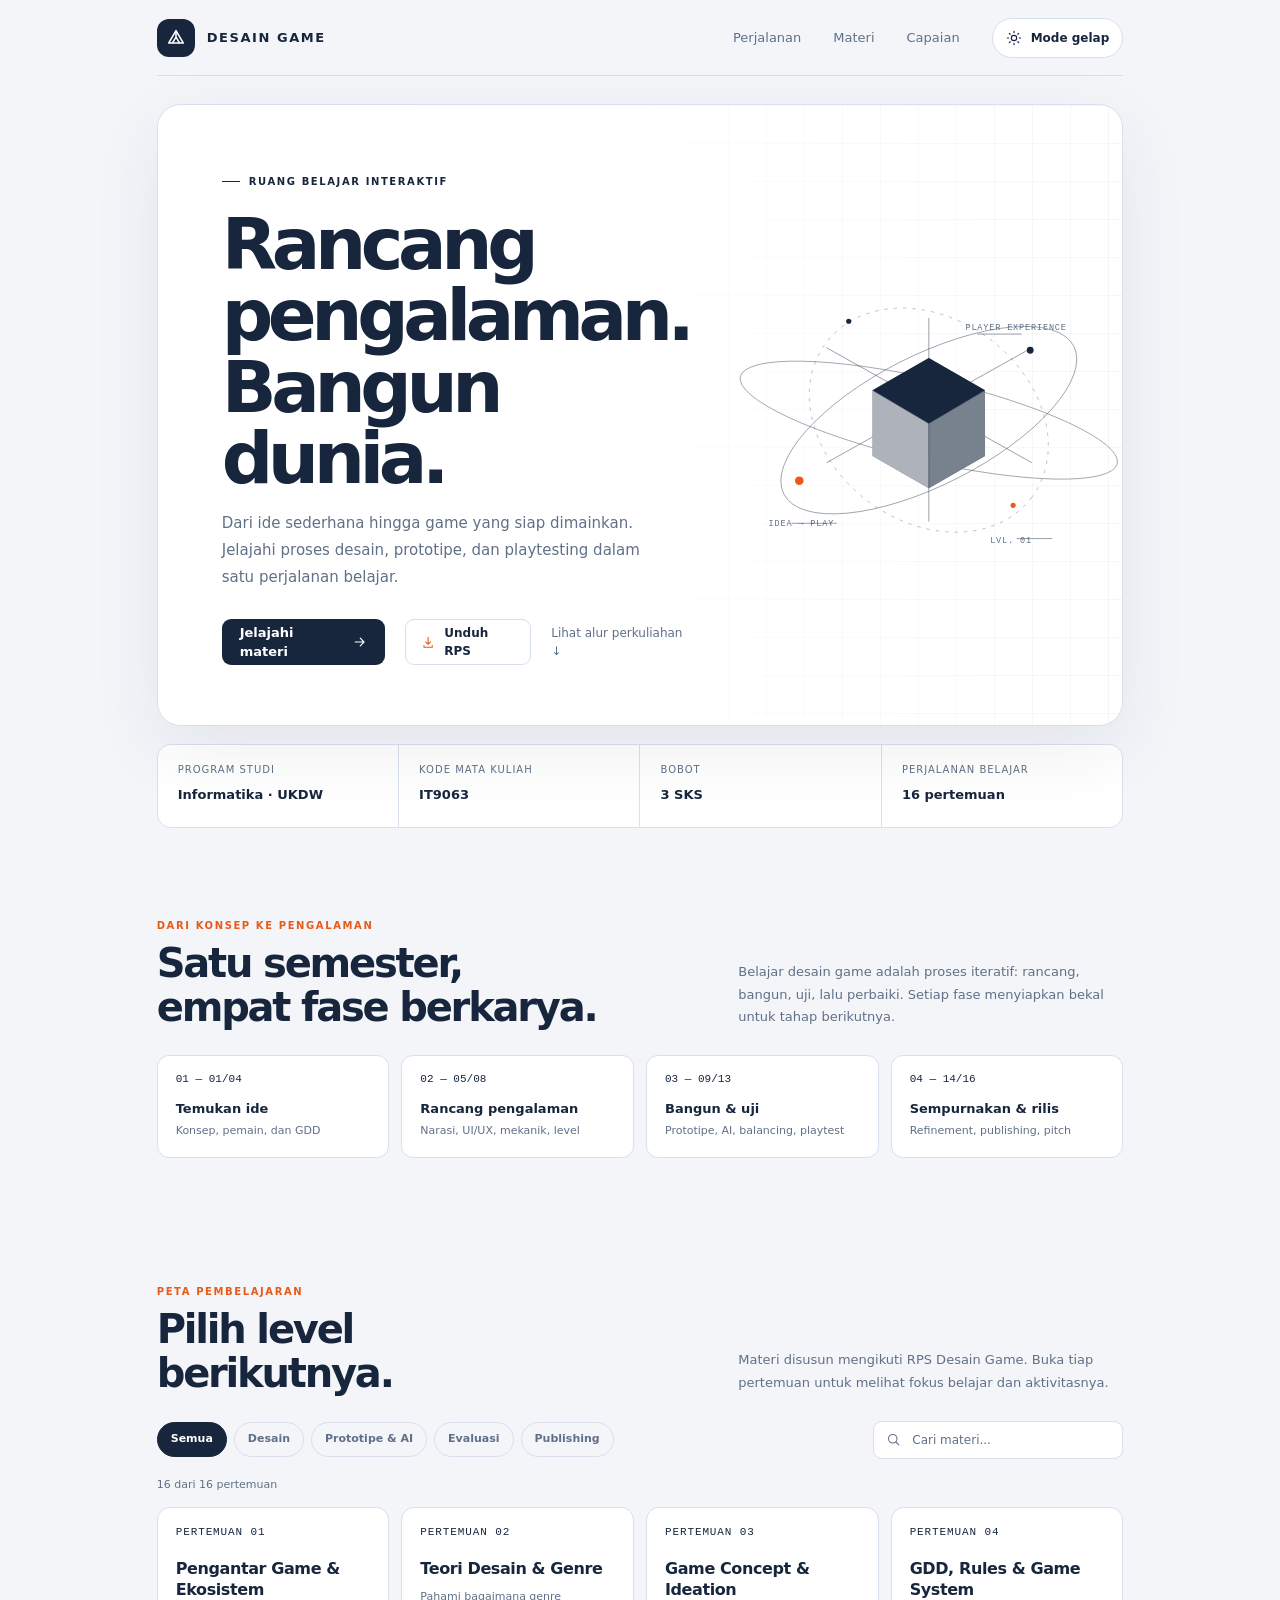
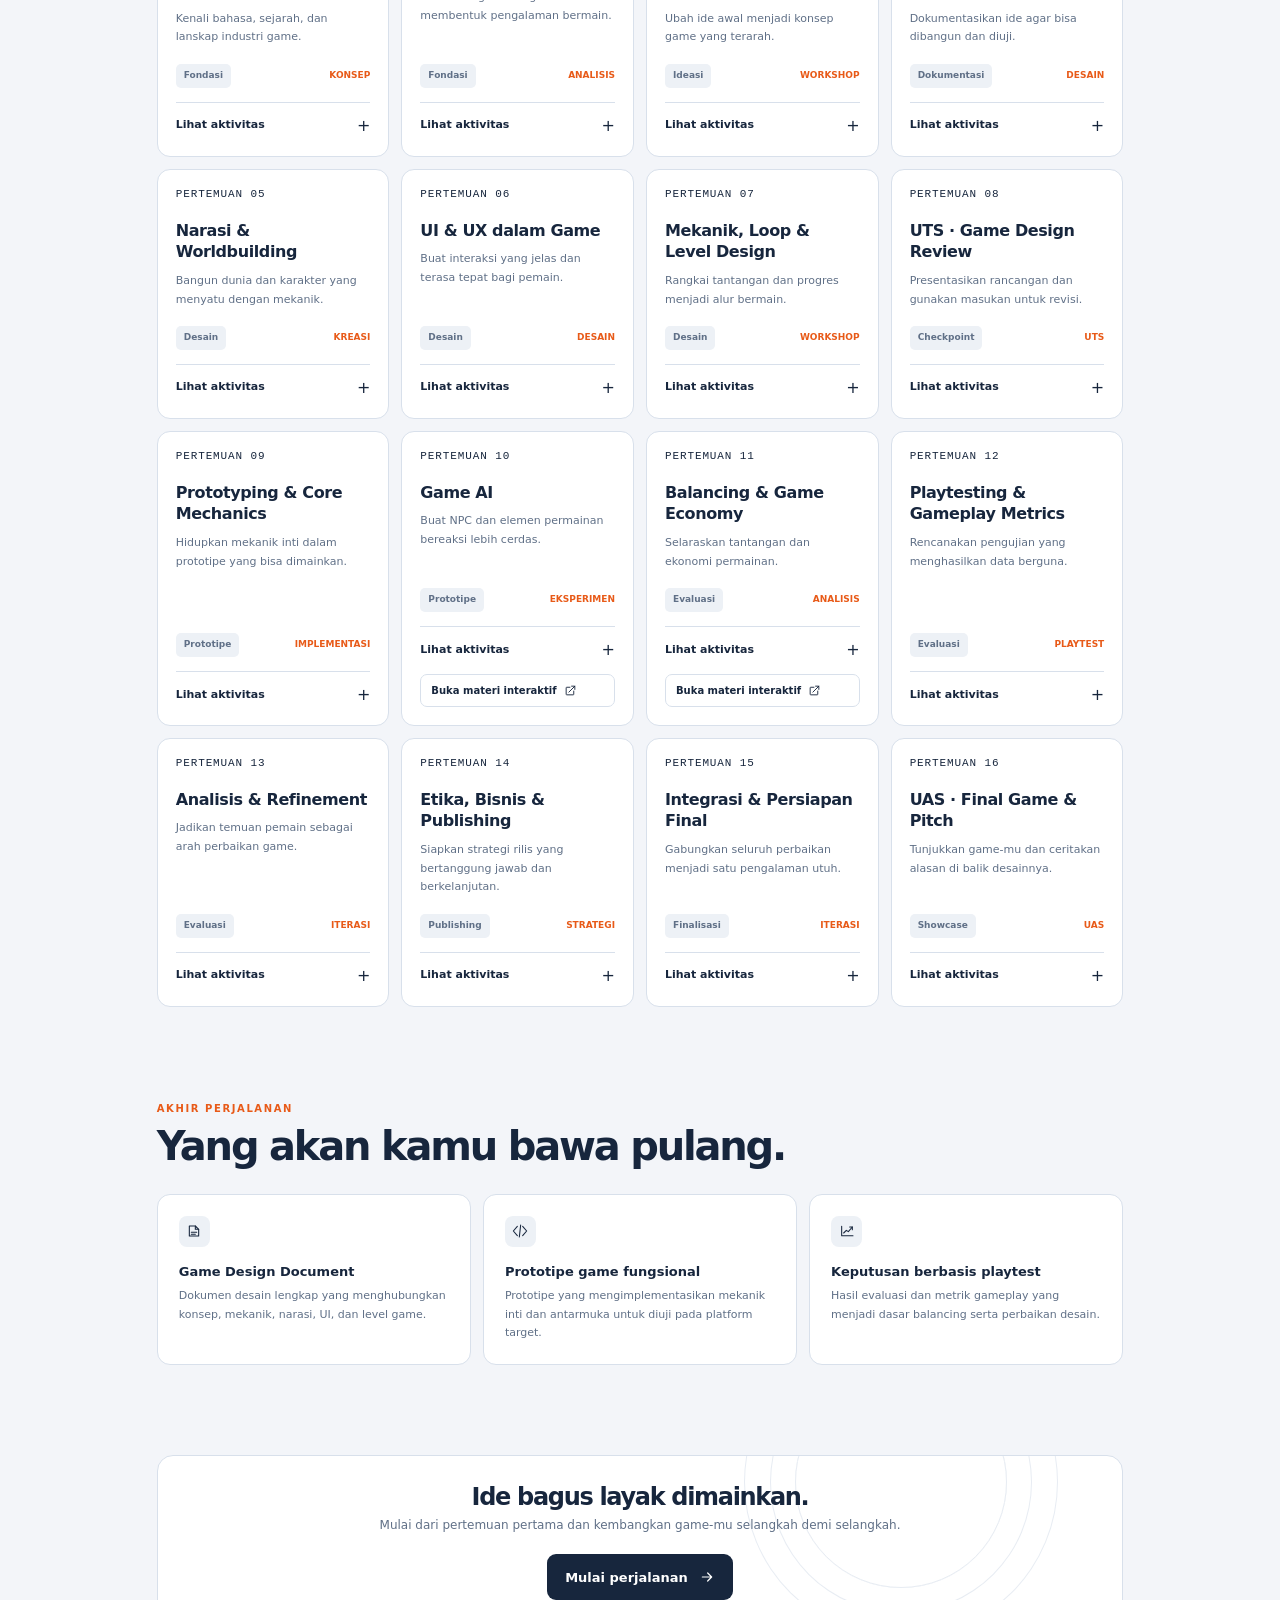
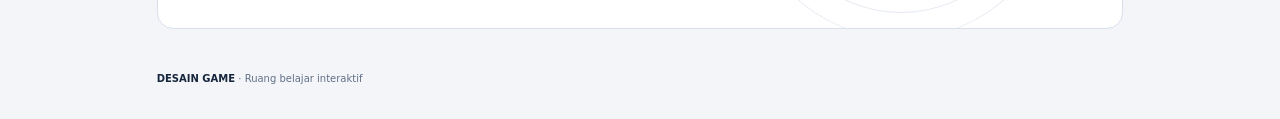
==== commit 6360bc71: "materi 11 game balancing udapte materi 11" ====
--- a/index.html
+++ b/index.html
@@ -596,7 +596,7 @@
       { no: 8, date: "22 Okt 2026", title: "UTS · Game Design Review", topic: "Presentasi GDD, conceptual prototype, dan design review.", phase: "test", tag: "Checkpoint", type: "UTS", summary: "Presentasikan rancangan dan gunakan masukan untuk revisi.", focus: "Mempertahankan dan mengevaluasi rancangan game berdasarkan GDD serta memperoleh masukan.", activity: "Presentasi GDD dan prototype, tanya jawab, design review, dan refleksi.", output: "Design review & revision notes." },
       { no: 9, date: "29 Okt 2026", title: "Prototyping & Core Mechanics", topic: "Game prototyping dan implementasi mekanik inti dengan game engine.", phase: "build", tag: "Prototipe", type: "IMPLEMENTASI", summary: "Hidupkan mekanik inti dalam prototipe yang bisa dimainkan.", focus: "Mengonstruksi prototipe fungsional yang mengimplementasikan core mechanics dan UI berdasarkan GDD.", activity: "Demonstrasi prototyping, implementasi core mechanics, dan testing awal.", output: "Functional Game Prototype." },
       { no: 10, date: "05 Nov 2026", title: "Game AI", topic: "Finite state machine, behavior tree, pathfinding, dan procedural techniques.", phase: "build", tag: "Prototipe", type: "EKSPERIMEN", summary: "Buat NPC dan elemen permainan bereaksi lebih cerdas.", focus: "Memilih, mengimplementasikan, dan menguji teknik AI dasar sesuai kebutuhan gameplay.", activity: "Demonstrasi implementasi dan pengujian AI pada proyek.", output: "Implementasi Game AI.", link: "10_Game_AI_Interactive.html" },
-      { no: 11, date: "12 Nov 2026", title: "Balancing & Game Economy", topic: "Game balancing, game economy, dan tuning.", phase: "test", tag: "Evaluasi", type: "ANALISIS", summary: "Selaraskan tantangan dan ekonomi permainan.", focus: "Menganalisis parameter gameplay dan menentukan strategi balancing serta tuning.", activity: "Analisis kasus, penentuan parameter, dan penyusunan balancing plan proyek.", output: "Balancing plan." },
+      { no: 11, date: "12 Nov 2026", title: "Balancing & Game Economy", topic: "Game balancing, game economy, dan tuning.", phase: "test", tag: "Evaluasi", type: "ANALISIS", summary: "Selaraskan tantangan dan ekonomi permainan.", focus: "Menganalisis parameter gameplay dan menentukan strategi balancing serta tuning.", activity: "Analisis kasus, penentuan parameter, dan penyusunan balancing plan proyek.", output: "Balancing plan.", link: "11_Game_Balancing.html" },
       { no: 12, date: "19 Nov 2026", title: "Playtesting & Gameplay Metrics", topic: "Playtesting, pengumpulan data, dan metrik gameplay.", phase: "test", tag: "Evaluasi", type: "PLAYTEST", summary: "Rencanakan pengujian yang menghasilkan data berguna.", focus: "Merancang prosedur playtesting dan menentukan data serta gameplay metrics yang relevan.", activity: "Menyusun test scenario/instrument dan melaksanakan playtest awal.", output: "Skenario dan instrumen playtest." },
       { no: 13, date: "26 Nov 2026", title: "Analisis & Refinement", topic: "Analisis hasil playtesting dan evidence-based game refinement.", phase: "test", tag: "Evaluasi", type: "ITERASI", summary: "Jadikan temuan pemain sebagai arah perbaikan game.", focus: "Menganalisis minimal tiga gameplay metrics untuk mengidentifikasi isu desain dan merumuskan perbaikan.", activity: "Analisis data playtest, interpretasi metrics, dan penyusunan revision plan.", output: "Rekomendasi perbaikan berbasis bukti." },
       { no: 14, date: "03 Des 2026", title: "Etika, Bisnis & Publishing", topic: "Legalitas, etika, privasi, monetisasi, model bisnis, dan publishing game.", phase: "publish", tag: "Publishing", type: "STRATEGI", summary: "Siapkan strategi rilis yang bertanggung jawab dan berkelanjutan.", focus: "Mengevaluasi aspek legal, etika, privasi, monetisasi, dan model bisnis dalam penerbitan game.", activity: "Analisis kasus dan penyusunan strategi publishing/business proyek.", output: "Legal, Ethics, Business & Publishing Strategy." },
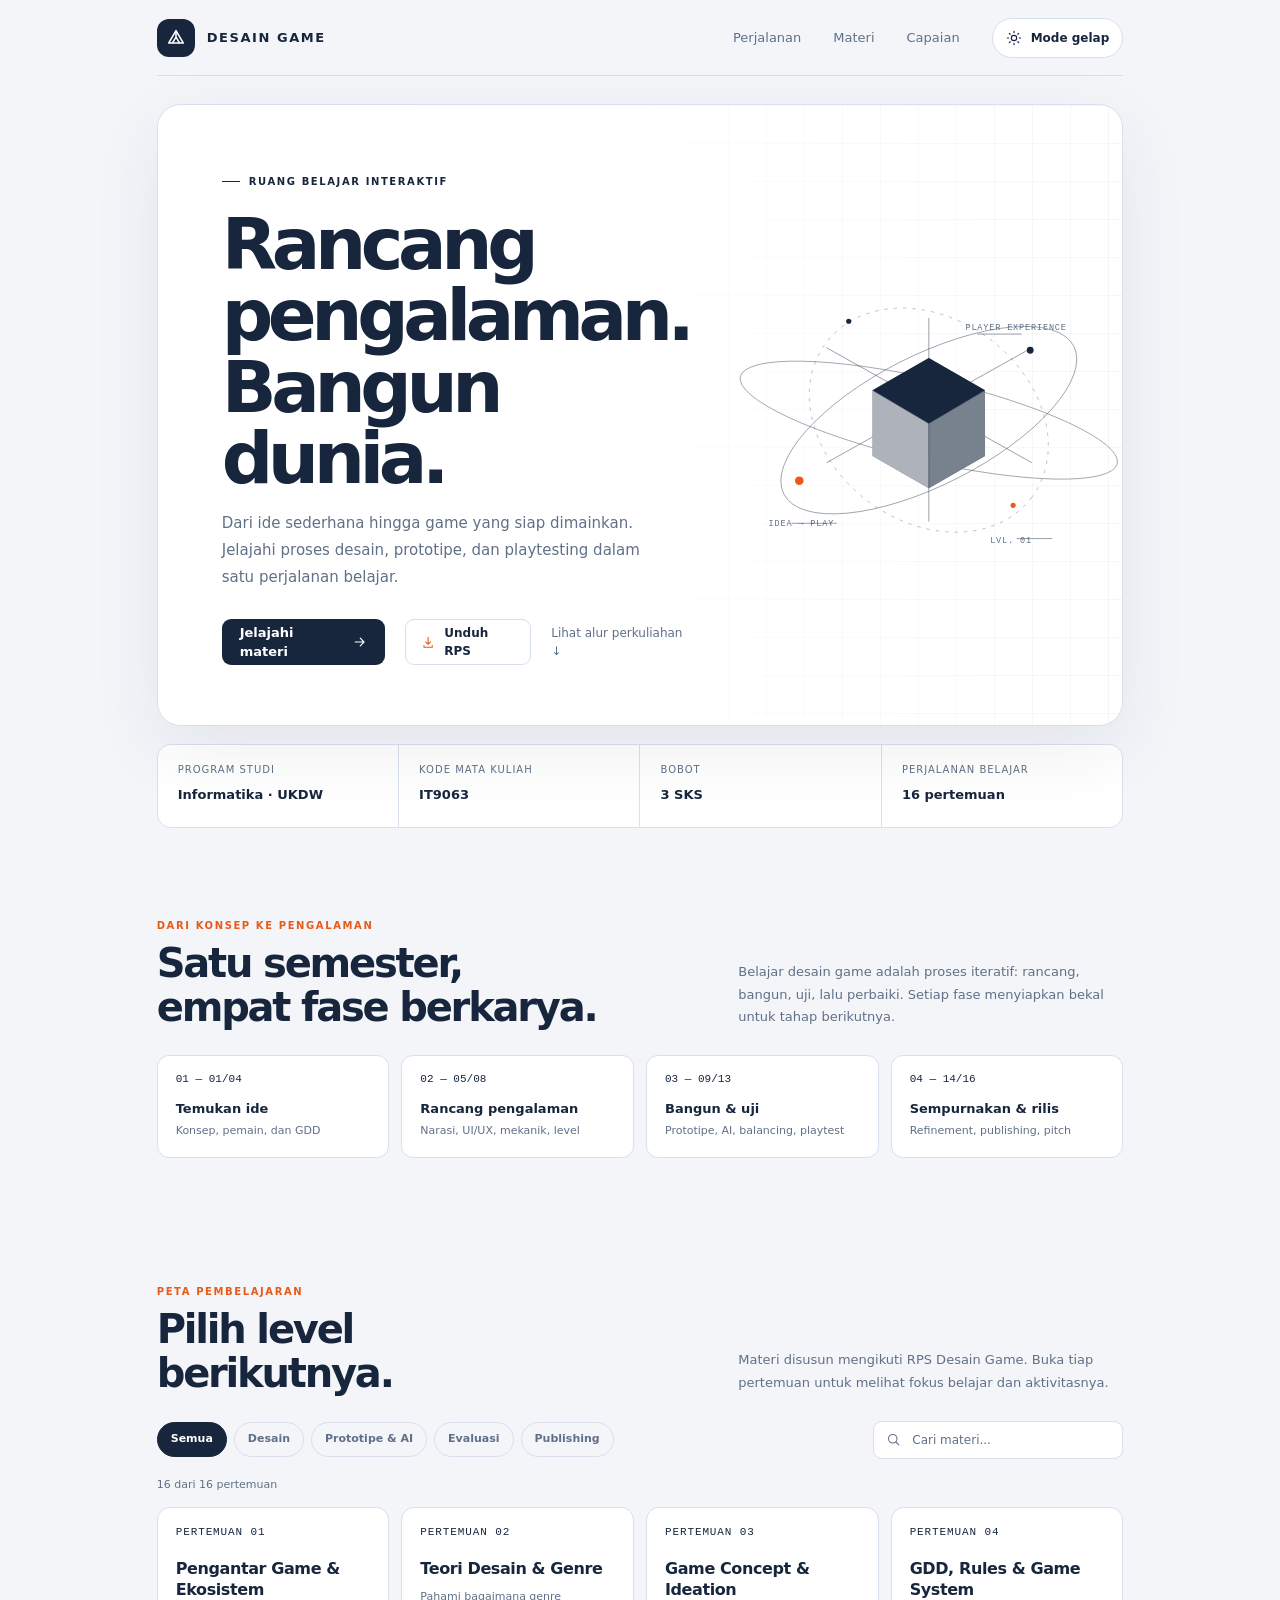
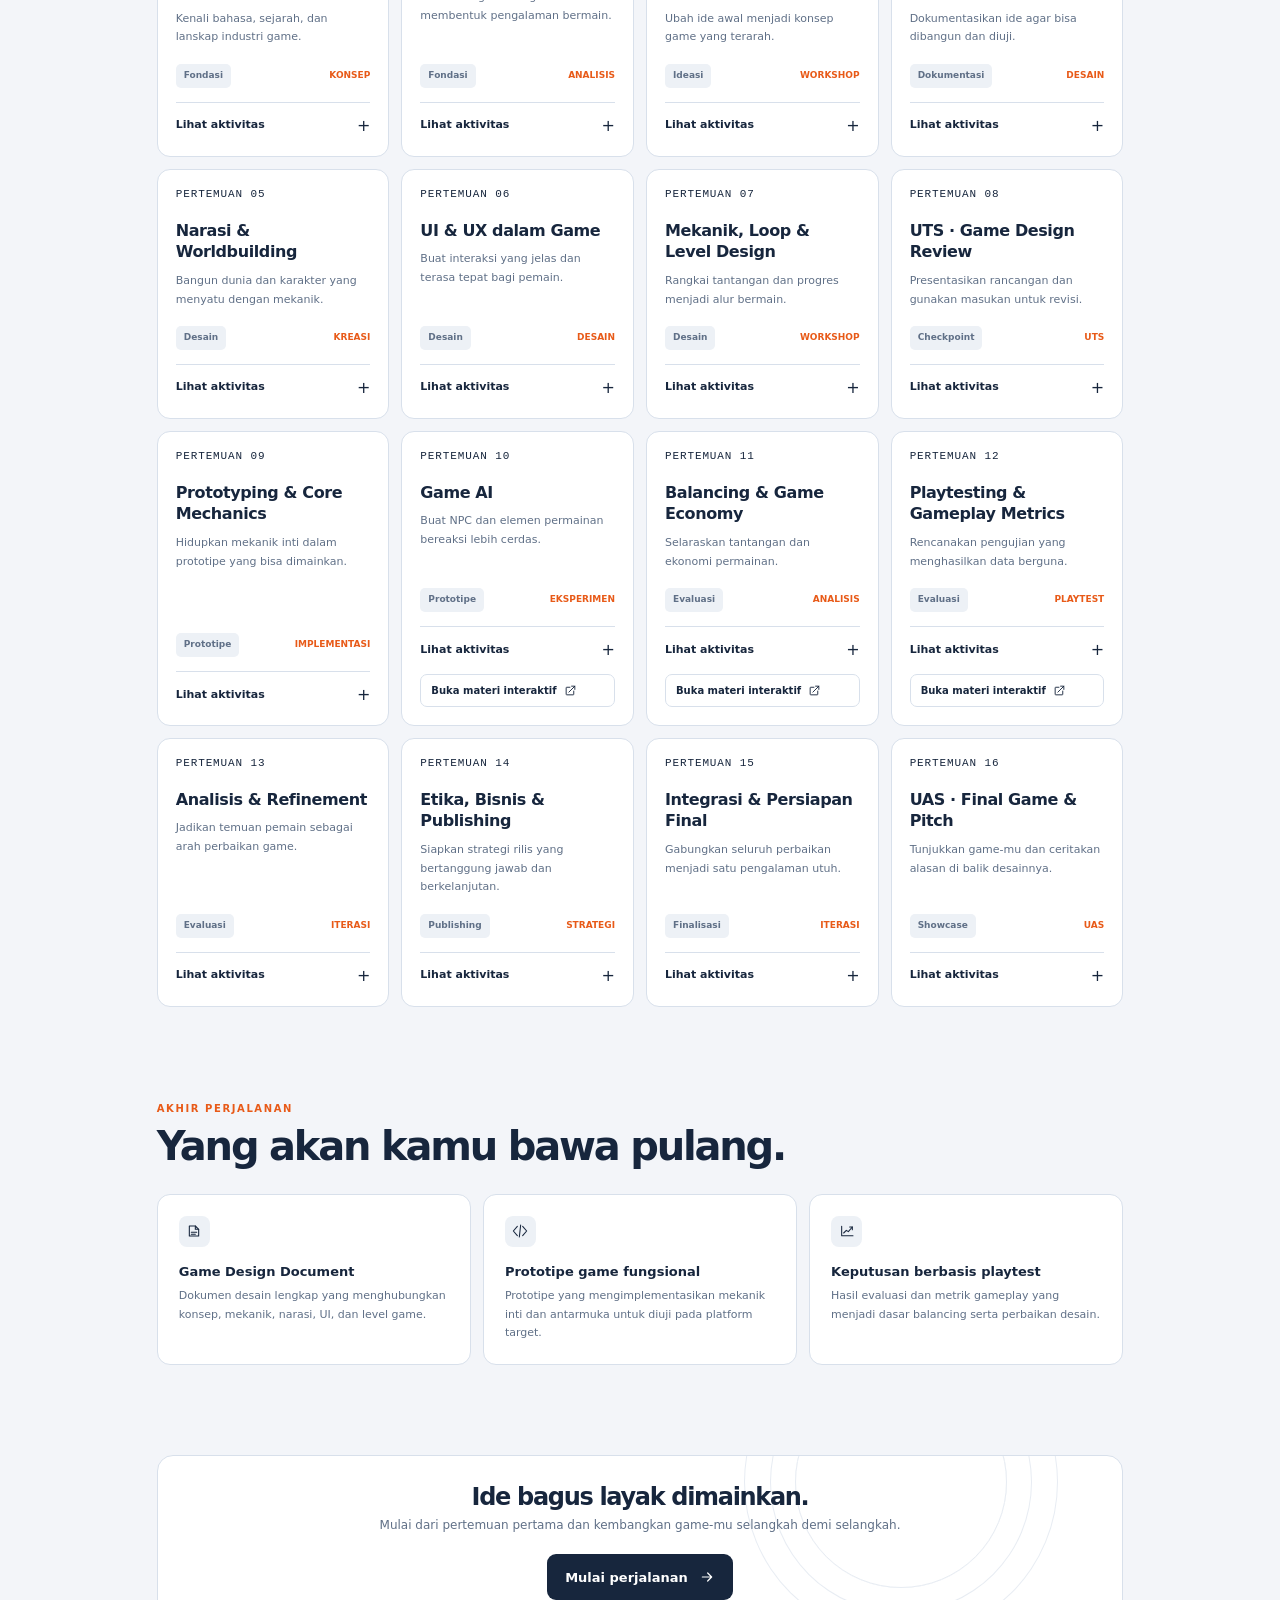
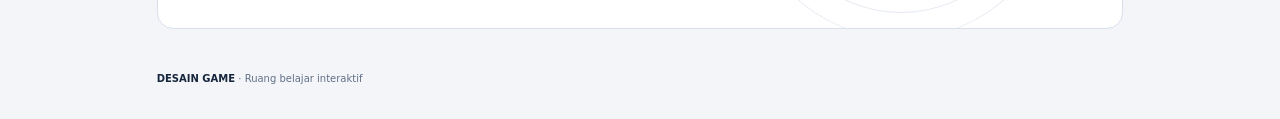
==== commit 9194a29b: "update week 12 update week 12" ====
--- a/index.html
+++ b/index.html
@@ -597,7 +597,7 @@
       { no: 9, date: "29 Okt 2026", title: "Prototyping & Core Mechanics", topic: "Game prototyping dan implementasi mekanik inti dengan game engine.", phase: "build", tag: "Prototipe", type: "IMPLEMENTASI", summary: "Hidupkan mekanik inti dalam prototipe yang bisa dimainkan.", focus: "Mengonstruksi prototipe fungsional yang mengimplementasikan core mechanics dan UI berdasarkan GDD.", activity: "Demonstrasi prototyping, implementasi core mechanics, dan testing awal.", output: "Functional Game Prototype." },
       { no: 10, date: "05 Nov 2026", title: "Game AI", topic: "Finite state machine, behavior tree, pathfinding, dan procedural techniques.", phase: "build", tag: "Prototipe", type: "EKSPERIMEN", summary: "Buat NPC dan elemen permainan bereaksi lebih cerdas.", focus: "Memilih, mengimplementasikan, dan menguji teknik AI dasar sesuai kebutuhan gameplay.", activity: "Demonstrasi implementasi dan pengujian AI pada proyek.", output: "Implementasi Game AI.", link: "10_Game_AI_Interactive.html" },
       { no: 11, date: "12 Nov 2026", title: "Balancing & Game Economy", topic: "Game balancing, game economy, dan tuning.", phase: "test", tag: "Evaluasi", type: "ANALISIS", summary: "Selaraskan tantangan dan ekonomi permainan.", focus: "Menganalisis parameter gameplay dan menentukan strategi balancing serta tuning.", activity: "Analisis kasus, penentuan parameter, dan penyusunan balancing plan proyek.", output: "Balancing plan.", link: "11_Game_Balancing.html" },
-      { no: 12, date: "19 Nov 2026", title: "Playtesting & Gameplay Metrics", topic: "Playtesting, pengumpulan data, dan metrik gameplay.", phase: "test", tag: "Evaluasi", type: "PLAYTEST", summary: "Rencanakan pengujian yang menghasilkan data berguna.", focus: "Merancang prosedur playtesting dan menentukan data serta gameplay metrics yang relevan.", activity: "Menyusun test scenario/instrument dan melaksanakan playtest awal.", output: "Skenario dan instrumen playtest." },
+      { no: 12, date: "19 Nov 2026", title: "Playtesting & Gameplay Metrics", topic: "Playtesting, pengumpulan data, dan metrik gameplay.", phase: "test", tag: "Evaluasi", type: "PLAYTEST", summary: "Rencanakan pengujian yang menghasilkan data berguna.", focus: "Merancang prosedur playtesting dan menentukan data serta gameplay metrics yang relevan.", activity: "Menyusun test scenario/instrument dan melaksanakan playtest awal.", output: "Skenario dan instrumen playtest.", link: "12_Playtesting_Interactive.html" },
       { no: 13, date: "26 Nov 2026", title: "Analisis & Refinement", topic: "Analisis hasil playtesting dan evidence-based game refinement.", phase: "test", tag: "Evaluasi", type: "ITERASI", summary: "Jadikan temuan pemain sebagai arah perbaikan game.", focus: "Menganalisis minimal tiga gameplay metrics untuk mengidentifikasi isu desain dan merumuskan perbaikan.", activity: "Analisis data playtest, interpretasi metrics, dan penyusunan revision plan.", output: "Rekomendasi perbaikan berbasis bukti." },
       { no: 14, date: "03 Des 2026", title: "Etika, Bisnis & Publishing", topic: "Legalitas, etika, privasi, monetisasi, model bisnis, dan publishing game.", phase: "publish", tag: "Publishing", type: "STRATEGI", summary: "Siapkan strategi rilis yang bertanggung jawab dan berkelanjutan.", focus: "Mengevaluasi aspek legal, etika, privasi, monetisasi, dan model bisnis dalam penerbitan game.", activity: "Analisis kasus dan penyusunan strategi publishing/business proyek.", output: "Legal, Ethics, Business & Publishing Strategy." },
       { no: 15, date: "10 Des 2026", title: "Integrasi & Persiapan Final", topic: "Game refinement, integrasi, dan persiapan final project.", phase: "publish", tag: "Finalisasi", type: "ITERASI", summary: "Gabungkan seluruh perbaikan menjadi satu pengalaman utuh.", focus: "Mengintegrasikan dan memperbaiki prototype berdasarkan playtesting, balancing, UI/UX, dan validasi AI.", activity: "Refinement prototype, final integration, testing, peer evaluation, dan persiapan pitch.", output: "Prototipe final terintegrasi." },
